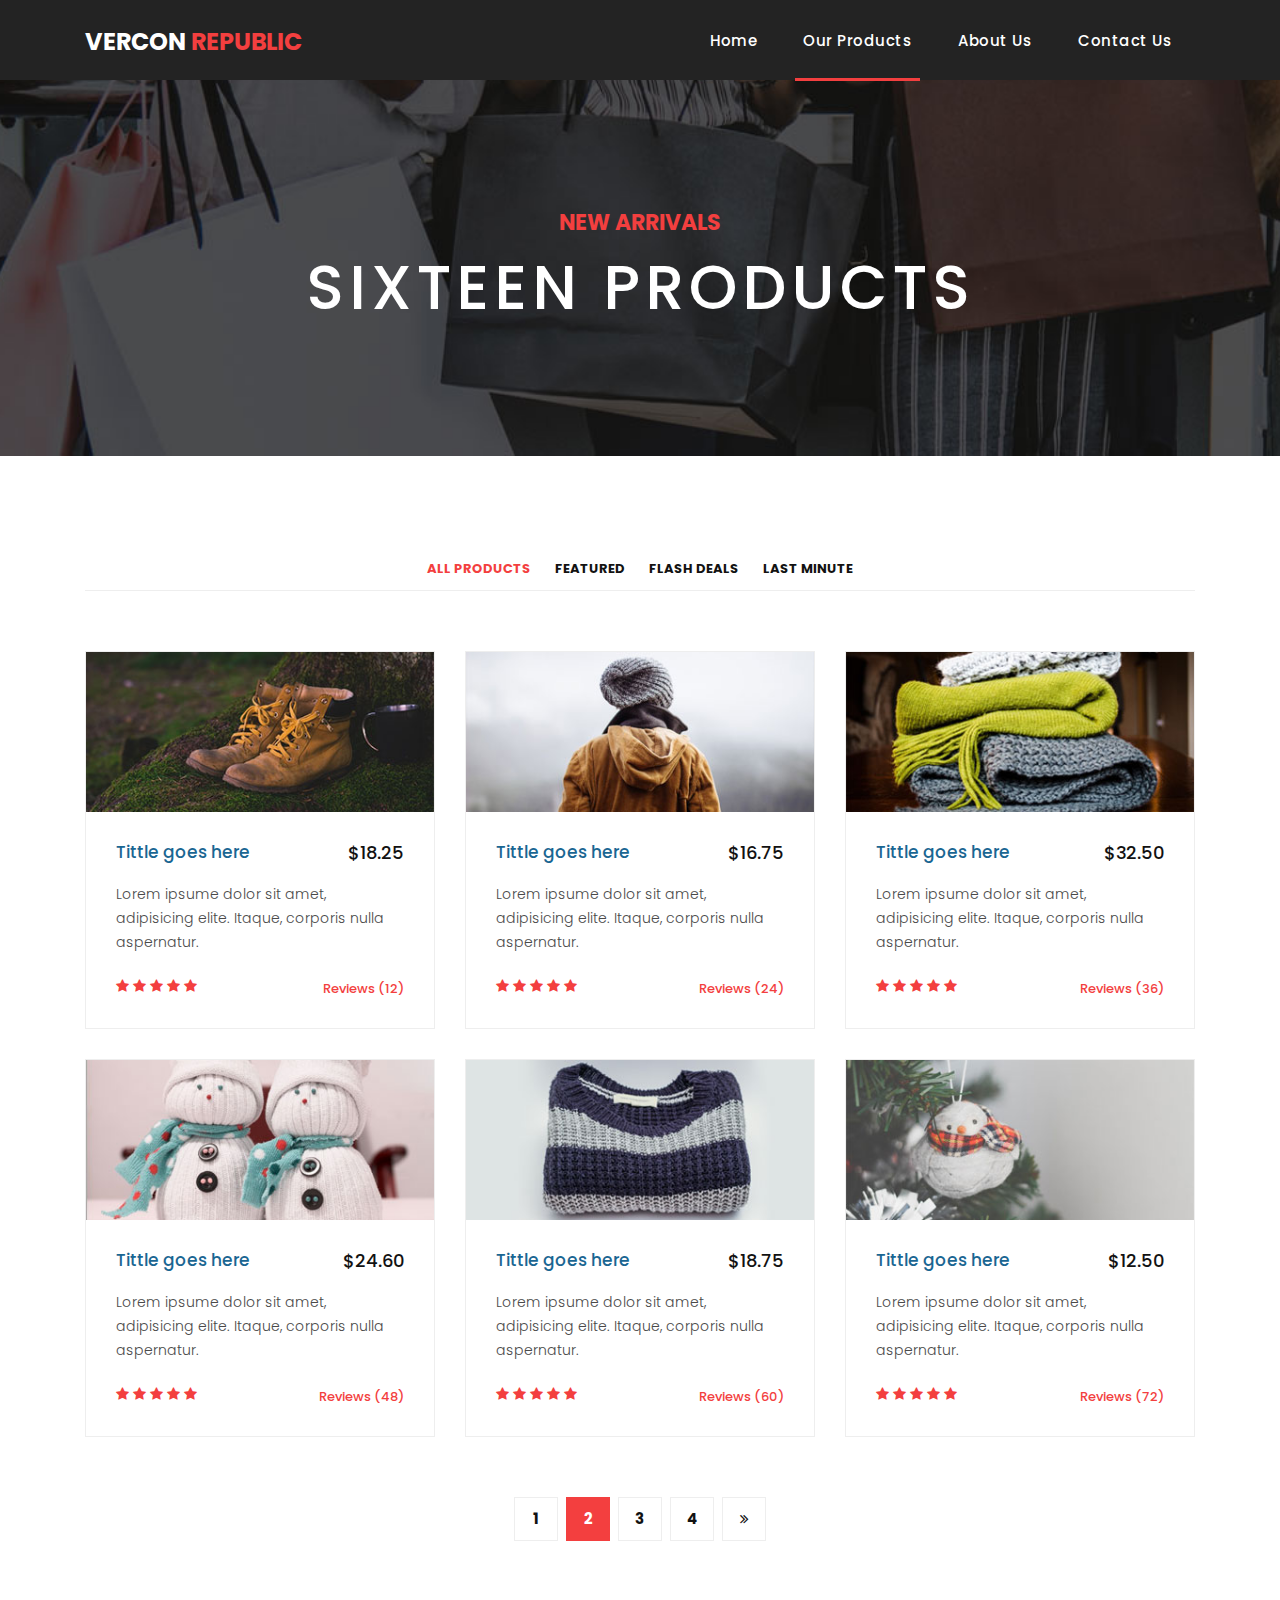
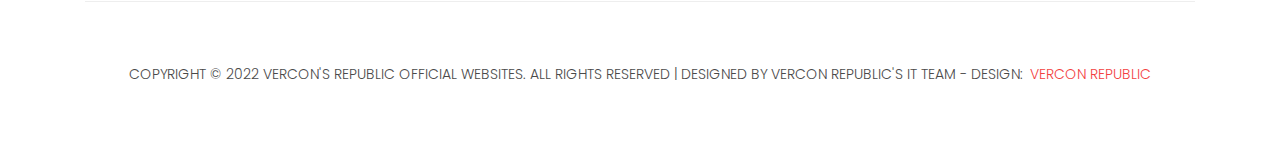
==== products.html @ 5d53e6fd "initial commit" ====
<!DOCTYPE html>
<html lang="en">

  <head>

    <meta charset="utf-8">
    <meta name="viewport" content="width=device-width, initial-scale=1, shrink-to-fit=no">
    <meta name="description" content="">
    <meta name="author" content="">
    <link href="https://fonts.googleapis.com/css?family=Poppins:100,200,300,400,500,600,700,800,900&display=swap" rel="stylesheet">

    <title>Vercon Republic Products</title>

    <!-- Bootstrap core CSS -->
    <link href="vendor/bootstrap/css/bootstrap.min.css" rel="stylesheet">
<!--

TemplateMo 546 Sixteen Clothing

https://templatemo.com/tm-546-sixteen-clothing

-->

    <!-- Additional CSS Files -->
    <link rel="stylesheet" href="assets/css/fontawesome.css">
    <link rel="stylesheet" href="assets/css/templatemo-sixteen.css">
    <link rel="stylesheet" href="assets/css/owl.css">

  </head>

  <body>

    <!-- ***** Preloader Start ***** -->
    <div id="preloader">
        <div class="jumper">
            <div></div>
            <div></div>
            <div></div>
        </div>
    </div>  
    <!-- ***** Preloader End ***** -->

    <!-- Header -->
    <header class="">
      <nav class="navbar navbar-expand-lg">
        <div class="container">
          <a class="navbar-brand" href="index.html"><h2>Vercon <em>Republic</em></h2></a>
          <button class="navbar-toggler" type="button" data-toggle="collapse" data-target="#navbarResponsive" aria-controls="navbarResponsive" aria-expanded="false" aria-label="Toggle navigation">
            <span class="navbar-toggler-icon"></span>
          </button>
          <div class="collapse navbar-collapse" id="navbarResponsive">
            <ul class="navbar-nav ml-auto">
              <li class="nav-item">
                <a class="nav-link" href="index.html">Home
                  <span class="sr-only">(current)</span>
                </a>
              </li> 
              <li class="nav-item active">
                <a class="nav-link" href="products.html">Our Products</a>
              </li>
              <li class="nav-item">
                <a class="nav-link" href="about.html">About Us</a>
              </li>
              <li class="nav-item">
                <a class="nav-link" href="contact.html">Contact Us</a>
              </li>
            </ul>
          </div>
        </div>
      </nav>
    </header>

    <!-- Page Content -->
    <div class="page-heading products-heading header-text">
      <div class="container">
        <div class="row">
          <div class="col-md-12">
            <div class="text-content">
              <h4>new arrivals</h4>
              <h2>sixteen products</h2>
            </div>
          </div>
        </div>
      </div>
    </div>

    
    <div class="products">
      <div class="container">
        <div class="row">
          <div class="col-md-12">
            <div class="filters">
              <ul>
                  <li class="active" data-filter="*">All Products</li>
                  <li data-filter=".des">Featured</li>
                  <li data-filter=".dev">Flash Deals</li>
                  <li data-filter=".gra">Last Minute</li>
              </ul>
            </div>
          </div>
          <div class="col-md-12">
            <div class="filters-content">
                <div class="row grid">
                    <div class="col-lg-4 col-md-4 all des">
                      <div class="product-item">
                        <a href="#"><img src="assets/images/product_01.jpg" alt=""></a>
                        <div class="down-content">
                          <a href="#"><h4>Tittle goes here</h4></a>
                          <h6>$18.25</h6>
                          <p>Lorem ipsume dolor sit amet, adipisicing elite. Itaque, corporis nulla aspernatur.</p>
                          <ul class="stars">
                            <li><i class="fa fa-star"></i></li>
                            <li><i class="fa fa-star"></i></li>
                            <li><i class="fa fa-star"></i></li>
                            <li><i class="fa fa-star"></i></li>
                            <li><i class="fa fa-star"></i></li>
                          </ul>
                          <span>Reviews (12)</span>
                        </div>
                      </div>
                    </div>
                    <div class="col-lg-4 col-md-4 all dev">
                      <div class="product-item">
                        <a href="#"><img src="assets/images/product_02.jpg" alt=""></a>
                        <div class="down-content">
                          <a href="#"><h4>Tittle goes here</h4></a>
                          <h6>$16.75</h6>
                          <p>Lorem ipsume dolor sit amet, adipisicing elite. Itaque, corporis nulla aspernatur.</p>
                          <ul class="stars">
                            <li><i class="fa fa-star"></i></li>
                            <li><i class="fa fa-star"></i></li>
                            <li><i class="fa fa-star"></i></li>
                            <li><i class="fa fa-star"></i></li>
                            <li><i class="fa fa-star"></i></li>
                          </ul>
                          <span>Reviews (24)</span>
                        </div>
                      </div>
                    </div>
                    <div class="col-lg-4 col-md-4 all gra">
                      <div class="product-item">
                        <a href="#"><img src="assets/images/product_03.jpg" alt=""></a>
                        <div class="down-content">
                          <a href="#"><h4>Tittle goes here</h4></a>
                          <h6>$32.50</h6>
                          <p>Lorem ipsume dolor sit amet, adipisicing elite. Itaque, corporis nulla aspernatur.</p>
                          <ul class="stars">
                            <li><i class="fa fa-star"></i></li>
                            <li><i class="fa fa-star"></i></li>
                            <li><i class="fa fa-star"></i></li>
                            <li><i class="fa fa-star"></i></li>
                            <li><i class="fa fa-star"></i></li>
                          </ul>
                          <span>Reviews (36)</span>
                        </div>
                      </div>
                    </div>
                    <div class="col-lg-4 col-md-4 all gra">
                      <div class="product-item">
                        <a href="#"><img src="assets/images/product_04.jpg" alt=""></a>
                        <div class="down-content">
                          <a href="#"><h4>Tittle goes here</h4></a>
                          <h6>$24.60</h6>
                          <p>Lorem ipsume dolor sit amet, adipisicing elite. Itaque, corporis nulla aspernatur.</p>
                          <ul class="stars">
                            <li><i class="fa fa-star"></i></li>
                            <li><i class="fa fa-star"></i></li>
                            <li><i class="fa fa-star"></i></li>
                            <li><i class="fa fa-star"></i></li>
                            <li><i class="fa fa-star"></i></li>
                          </ul>
                          <span>Reviews (48)</span>
                        </div>
                      </div>
                    </div>
                    <div class="col-lg-4 col-md-4 all dev">
                      <div class="product-item">
                        <a href="#"><img src="assets/images/product_05.jpg" alt=""></a>
                        <div class="down-content">
                          <a href="#"><h4>Tittle goes here</h4></a>
                          <h6>$18.75</h6>
                          <p>Lorem ipsume dolor sit amet, adipisicing elite. Itaque, corporis nulla aspernatur.</p>
                          <ul class="stars">
                            <li><i class="fa fa-star"></i></li>
                            <li><i class="fa fa-star"></i></li>
                            <li><i class="fa fa-star"></i></li>
                            <li><i class="fa fa-star"></i></li>
                            <li><i class="fa fa-star"></i></li>
                          </ul>
                          <span>Reviews (60)</span>
                        </div>
                      </div>
                    </div>
                    <div class="col-lg-4 col-md-4 all des">
                      <div class="product-item">
                        <a href="#"><img src="assets/images/product_06.jpg" alt=""></a>
                        <div class="down-content">
                          <a href="#"><h4>Tittle goes here</h4></a>
                          <h6>$12.50</h6>
                          <p>Lorem ipsume dolor sit amet, adipisicing elite. Itaque, corporis nulla aspernatur.</p>
                          <ul class="stars">
                            <li><i class="fa fa-star"></i></li>
                            <li><i class="fa fa-star"></i></li>
                            <li><i class="fa fa-star"></i></li>
                            <li><i class="fa fa-star"></i></li>
                            <li><i class="fa fa-star"></i></li>
                          </ul>
                          <span>Reviews (72)</span>
                        </div>
                      </div>
                    </div>
                </div>
            </div>
          </div>
          <div class="col-md-12">
            <ul class="pages">
              <li><a href="#">1</a></li>
              <li class="active"><a href="#">2</a></li>
              <li><a href="#">3</a></li>
              <li><a href="#">4</a></li>
              <li><a href="#"><i class="fa fa-angle-double-right"></i></a></li>
            </ul>
          </div>
        </div>
      </div>
    </div>

    
    <footer>
      <div class="container">
        <div class="row">
          <div class="col-md-12">
            <div class="inner-content">
              <p>Copyright &copy; 2022 Vercon's Republic Official Websites. All Rights Reserved | Designed by Vercon Republic's IT Team
            
            - Design: <a rel="nofollow noopener" href="https://templatemo.com" target="_blank">Vercon Republic</a></p>
            </div>
          </div>
        </div>
      </div>
    </footer>


    <!-- Bootstrap core JavaScript -->
    <script src="vendor/jquery/jquery.min.js"></script>
    <script src="vendor/bootstrap/js/bootstrap.bundle.min.js"></script>


    <!-- Additional Scripts -->
    <script src="assets/js/custom.js"></script>
    <script src="assets/js/owl.js"></script>
    <script src="assets/js/slick.js"></script>
    <script src="assets/js/isotope.js"></script>
    <script src="assets/js/accordions.js"></script>


    <script language = "text/Javascript"> 
      cleared[0] = cleared[1] = cleared[2] = 0; //set a cleared flag for each field
      function clearField(t){                   //declaring the array outside of the
      if(! cleared[t.id]){                      // function makes it static and global
          cleared[t.id] = 1;  // you could use true and false, but that's more typing
          t.value='';         // with more chance of typos
          t.style.color='#fff';
          }
      }
    </script>


  </body>

</html>
---- assets/css/templatemo-sixteen.css ----
/*

TemplateMo 546 Sixteen Clothing

https://templatemo.com/tm-546-sixteen-clothing

*/
body {
  font-family: 'Poppins', sans-serif;
  overflow-x: hidden;
  text-rendering: optimizeLegibility;
  -webkit-font-smoothing: antialiased;
  -moz-osx-font-smoothing: grayscale;
}
p {
	margin-bottom: 0px;
	font-size: 14px;
	font-weight: 300;
	color: #4a4a4a;
	line-height: 24px;
}
a {
	text-decoration: none!important;
}
ul {
	padding: 0;
	margin: 0;
	list-style: none;
}

h1,h2,h3,h4,h5,h6 {
	margin: 0px;
}

ul.social-icons li {
	display: inline-block;
	margin-right: 3px;
}

ul.social-icons li:last-child {
	margin-right: 0px;
}

ul.social-icons li a {
	width: 50px;
	height: 50px;
	display: inline-block;
	line-height: 50px;
	background-color: #eee;
	color: #121212;
	font-size: 18px;
	text-align: center;
	transition: all .3s;
}

ul.social-icons li a:hover {
	background-color: #f33f3f;
	color: #fff;
}

a.filled-button {
	background-color: #f33f3f;
	color: #fff;
	font-size: 14px;
	text-transform: capitalize;
	font-weight: 300;
	padding: 10px 20px;
	border-radius: 5px;
	display: inline-block;
	transition: all 0.3s;
}

a.filled-button:hover {
	background-color: #121212;
	color: #fff;
}

.section-heading {
	text-align: left;
	margin-bottom: 60px;
	border-bottom: 1px solid #eee;
}

.section-heading h2 {
	font-size: 28px;
	font-weight: 400;
	color: #1e1e1e;
	margin-bottom: 15px;
}

.products-heading {
	background-image: url(../images/products-heading.jpg);
}

.about-heading {
	background-image: url(../images/about-heading.jpg);
}

.contact-heading {
	background-image: url(../images/contact-heading.jpg);
}

.page-heading {
	padding: 210px 0px 130px 0px;
	text-align: center;
	background-position: center center;
	background-repeat: no-repeat;
	background-size: cover;
}

.page-heading .text-content h4 {
	color: #f33f3f;
	font-size: 22px;
	text-transform: uppercase;
	font-weight: 700;
	margin-bottom: 15px;
}

.page-heading .text-content h2 {
	color: #fff;
	font-size: 62px;
	text-transform: uppercase;
	letter-spacing: 5px;
}

#preloader {
  overflow: hidden;
  background: #f33f3f;
  left: 0;
  right: 0;
  top: 0;
  bottom: 0;
  position: fixed;
  z-index: 9999999;
  color: #fff;
}

#preloader .jumper {
  left: 0;
  top: 0;
  right: 0;
  bottom: 0;
  display: block;
  position: absolute;
  margin: auto;
  width: 50px;
  height: 50px;
}

#preloader .jumper > div {
  background-color: #fff;
  width: 10px;
  height: 10px;
  border-radius: 100%;
  -webkit-animation-fill-mode: both;
  animation-fill-mode: both;
  position: absolute;
  opacity: 0;
  width: 50px;
  height: 50px;
  -webkit-animation: jumper 1s 0s linear infinite;
  animation: jumper 1s 0s linear infinite;
}

#preloader .jumper > div:nth-child(2) {
  -webkit-animation-delay: 0.33333s;
  animation-delay: 0.33333s;
}

#preloader .jumper > div:nth-child(3) {
  -webkit-animation-delay: 0.66666s;
  animation-delay: 0.66666s;
}

@-webkit-keyframes jumper {
  0% {
    opacity: 0;
    -webkit-transform: scale(0);
    transform: scale(0);
  }
  5% {
    opacity: 1;
  }
  100% {
    -webkit-transform: scale(1);
    transform: scale(1);
    opacity: 0;
  }
}

@keyframes jumper {
  0% {
    opacity: 0;
    -webkit-transform: scale(0);
    transform: scale(0);
  }
  5% {
    opacity: 1;
  }
  100% {
    opacity: 0;
  }
}


/* Header Style */
header {
	position: absolute;
	z-index: 99999;
	width: 100%;
	height: 80px;
	background-color: #232323;
	-webkit-transition: all 0.3s ease-in-out 0s;
    -moz-transition: all 0.3s ease-in-out 0s;
    -o-transition: all 0.3s ease-in-out 0s;
    transition: all 0.3s ease-in-out 0s;
}
header .navbar {
	padding: 17px 0px;
}
.background-header .navbar {
	padding: 17px 0px;
}
.background-header {
	top: 0;
	position: fixed;
	background-color: #fff!important;
	box-shadow: 0px 1px 10px rgba(0,0,0,0.1);
}
.background-header .navbar-brand h2 {
	color: #121212!important;
}
.background-header .navbar-nav a.nav-link {
	color: #1e1e1e!important;
}
.background-header .navbar-nav .nav-link:hover,
.background-header .navbar-nav .active>.nav-link,
.background-header .navbar-nav .nav-link.active,
.background-header .navbar-nav .nav-link.show,
.background-header .navbar-nav .show>.nav-link {
	color: #f33f3f!important;
}
.navbar .navbar-brand {
	float: 	left;
	margin-top: -12px;
	outline: none;
}
.navbar .navbar-brand h2 {
	color: #fff;
	text-transform: uppercase;
	font-size: 24px;
	font-weight: 700;
	-webkit-transition: all .3s ease 0s;
    -moz-transition: all .3s ease 0s;
    -o-transition: all .3s ease 0s;
    transition: all .3s ease 0s;
}
.navbar .navbar-brand h2 em {
	font-style: normal;
	color: #f33f3f;
}
#navbarResponsive {
	z-index: 999;
}
.navbar-collapse {
	text-align: center;
}
.navbar .navbar-nav .nav-item {
	margin: 0px 15px;
}
.navbar .navbar-nav a.nav-link {
	text-transform: capitalize;
	font-size: 15px;
	font-weight: 500;
	letter-spacing: 0.5px;
	color: #fff;
	transition: all 0.5s;
	margin-top: 5px;
}
.navbar .navbar-nav .nav-link:hover,
.navbar .navbar-nav .active>.nav-link,
.navbar .navbar-nav .nav-link.active,
.navbar .navbar-nav .nav-link.show,
.navbar .navbar-nav .show>.nav-link {
	color: #fff;
	padding-bottom: 25px;
	border-bottom: 3px solid #f33f3f;
}
.navbar .navbar-toggler-icon {
	background-image: none;
}
.navbar .navbar-toggler {
	border-color: #fff;
	background-color: #fff;	
	height: 36px;
	outline: none;
	border-radius: 0px;
	position: absolute;
	right: 30px;
	top: 20px;
}
.navbar .navbar-toggler-icon:after {
	content: '\f0c9';
	color: #f33f3f;
	font-size: 18px;
	line-height: 26px;
	font-family: 'FontAwesome';
}



/* Banner Style */
.banner {
	position: relative;
	text-align: center;
	padding-top: 80px;
}

.banner-item-01 {
	padding: 300px 0px;
	background-image: url(../images/slide_01.jpg);
	background-size: cover;
	background-repeat: no-repeat;
	background-position: center center;
}

.banner-item-02 {
	padding: 300px 0px;
	background-image: url(../images/slide_02.jpg);
	background-size: cover;
	background-repeat: no-repeat;
	background-position: center center;
}

.banner-item-03 {
	padding: 300px 0px;
	background-image: url(../images/slide_03.jpg);
	background-size: cover;
	background-repeat: no-repeat;
	background-position: center center;
}

.banner .banner-item {
	max-height: 600px;
}

.banner .text-content {
	position: absolute;
	top: 50%;
	transform: translateY(-50%);
	text-align: center;
	width: 100%;
}

.banner .text-content h4 {
	color: #f33f3f;
	font-size: 22px;
	text-transform: uppercase;
	font-weight: 700;
	margin-bottom: 15px;
}

.banner .text-content h2 {
	color: #fff;
	font-size: 62px;
	text-transform: uppercase;
	letter-spacing: 5px;
}

.owl-banner .owl-dots .owl-dot {
  border-radius: 3px;
}
.owl-banner .owl-dots {
    display: -webkit-box;
    display: -webkit-flex;
    display: -ms-flexbox;
    display: flex;
    -ms-flex-pack: center;
    -webkit-justify-content: center;
    justify-content: center;
    position: absolute;
    left: 50%;
    transform: translateX(-50%);
    bottom: 30px;
}
.owl-banner .owl-dots .owl-dot {
    width: 10px;
    height: 10px;
    border-radius: 50%;
    margin: 0 10px;
    background-color: #fff;
    opacity: 0.5;
}
.owl-banner .owl-dots .owl-dot:focus {
    outline: none
}
.owl-banner .owl-dots .owl-dot.active {
    background-color: #fff;
    opacity: 1;
}



/* Latest Produtcs */

.latest-products {
	margin-top: 100px;
}

.latest-products .section-heading a {
	float: right;
	margin-top: -35px;
	text-transform: uppercase;
	font-size: 13px;
	font-weight: 700;
	color: #f33f3f;
}

.product-item {
	border: 1px solid #eee;
	margin-bottom: 30px;
}

.product-item .down-content {
	padding: 30px;
	position: relative;
}

.product-item img {
	width: 100%;
	overflow: hidden;
}

.product-item .down-content h4 {
	font-size: 17px;
	color: #1a6692;
	margin-bottom: 20px;
}

.product-item .down-content h6 {
	position: absolute;
	top: 30px;
	right: 30px;
	font-size: 18px;
	color: #121212;
}

.product-item .down-content p {
	margin-bottom: 20px;
}

.product-item .down-content ul li {
	display: inline-block;
}

.product-item .down-content ul li i {
	color: #f33f3f;
	font-size: 14px;
}

.product-item .down-content span {
	position: absolute;
	right: 30px;
	bottom: 30px;
	font-size: 13px;
	color: #f33f3f;
	font-weight: 500;
}




/* Best Features */

.about-features {
	margin-top: 100px!important;
}

.about-features p {
	border-bottom: 1px solid #eee;
	padding-bottom: 20px;
}

.about-features .container .row {
	padding-bottom: 0px!important;
	border-bottom: none!important;
}

.best-features {
	margin-top: 50px;
}

.best-features .container .row {
	border-bottom: 1px solid #eee;
	padding-bottom: 60px;
}

.best-features img {
	width: 100%;
	overflow: hidden;
}

.best-features h4 {
	font-size: 17px;
	color: #1a6692;
	margin-bottom: 20px;
}

.best-features ul.featured-list li {
	display: block;
	margin-bottom: 10px;
}

.best-features p {
	margin-bottom: 25px;
}

.best-features ul.featured-list li a {
	font-size: 14px;
	color: #4a4a4a;
	font-weight: 300;
	transition: all .3s;
	position: relative;
	padding-left: 13px;
}

.best-features ul.featured-list li a:before {
	content: '';
	width: 5px;
	height: 5px;
	display: inline-block;
	background-color: #4a4a4a;
	position: absolute;
	left: 0;
	transition: all .3s;
	top: 8px;
}

.best-features ul.featured-list li a:hover {
	color: #f33f3f;
}

.best-features ul.featured-list li a:hover::before {
	background-color: #f33f3f;
}

.best-features .filled-button {
	margin-top: 20px;
}





/* Call To Action */

.call-to-action .inner-content {
	margin-top: 60px;
	padding: 30px;
	background-color: #f7f7f7;
	border-radius: 5px;
}

.call-to-action .inner-content h4 {
	font-size: 17px;
	color: #1a6692;
	margin-bottom: 15px;
}

.call-to-action .inner-content em {
	font-style: normal;
	font-weight: 700;
}

.call-to-action .inner-content .col-md-4 {
	text-align: right;
}

.call-to-action .inner-content .filled-button {
	margin-top: 12px;
}




/* Footer */

footer {
	text-align: center;
}

footer .inner-content {
	border-top: 1px solid #eee;
	margin-top: 60px;
	padding: 60px 0px;
}

footer .inner-content p {
	text-transform: uppercase;
}

footer .inner-content p a {
	color: #f33f3f;
	margin-left: 3px;
}




/* Product Page */

.products {
	margin-top: 100px;
}

.products .filters {
	text-align: center;
	border-bottom: 1px solid #eee;
	padding-bottom: 10px;
	margin-bottom: 60px;
}

.products .filters li {
	text-transform: uppercase;
	font-size: 13px;
	font-weight: 700;
	color: #121212;
	display: inline-block;
	margin: 0px 10px;
	transition: all .3s;
	cursor: pointer;
}

.products .filters ul li.active,
.products .filters ul li:hover {
  color: #f33f3f;
}

.products ul.pages {
	margin-top: 30px;
	text-align: center;
}

.products ul.pages li {
	display: inline-block;
	margin: 0px 2px;
}

.products ul.pages li a {
	width: 44px;
	height: 44px;
	display: inline-block;
	line-height: 42px;
	border: 1px solid #eee;
	font-size: 15px;
	font-weight: 700;
	color: #121212;
	transition: all .3s;
}

.products ul.pages li a:hover,
.products ul.pages li.active a {
	background-color: #f33f3f;
	border-color: #f33f3f;
	color: #fff;
}



/* Team Members */

.team-members {
	margin-top: 100px;
}

.team-member {
	border: 1px solid #eee;
	margin-bottom: 30px;
}

.team-member img {
	width: 100%;
	overflow: hidden;
}

.team-member .down-content {
	padding: 30px;
	text-align: center;
}

.team-member .thumb-container {
	position: relative;
}

.team-member .thumb-container .hover-effect {
	position: absolute;
	background-color: rgba(243,63,63,0.9);
	top: 0;
	left: 0;
	width: 100%;
	height: 100%;
	opacity: 0;
	visibility: hidden;
	transition: all .5s;
}

.team-member .thumb-container .hover-effect .hover-content {
	position: absolute;
	display: inline-block;
	width: 100%;
	text-align: center;
	top: 50%;
	transform: translateY(-50%);
}

.team-member .thumb-container .hover-effect .hover-content ul.social-icons li a:hover {
	background-color: #fff;
	color: #f33f3f;
}

.team-member:hover .hover-effect {
	visibility: visible;
	opacity: 1;
}

.team-member .down-content h4 {
	font-size: 17px;
	color: #1a6692;
	margin-bottom: 8px;
}

.team-member .down-content span {
	display: block;
	font-size: 13px;
	color: #f33f3f;
	font-weight: 500;
	margin-bottom: 20px;
}




/* Services */

.services {
	background-image: url(../images/services-bg.jpg);
	background-position: center center;
	background-repeat: no-repeat;
	background-size: cover;
	background-attachment: fixed;
	padding: 100px 0px;
}

.services .service-item {
	text-align: center;
}

.services .service-item .icon {
	background-color: #f7f7f7;
	padding: 40px;
}

.services .service-item .icon i {
	width: 100px;
	height: 100px;
	display: inline-block;
	text-align: center;
	line-height: 100px;
	background-color: #f33f3f;
	color: #fff;
	font-size: 32px;
}

.services .service-item .down-content {
	background-color: #fff;
	padding: 40px 30px;
}

.services .service-item .down-content h4 {
	font-size: 17px;
	color: #1a6692;
	margin-bottom: 20px;
}

.services .service-item .down-content p {
	margin-bottom: 25px;
}




/* Clients */

.happy-clients {
	margin-top: 100px;
	margin-bottom: 40px;
}

.happy-clients .client-item img {
	max-width: 100%;
	overflow: hidden;
	transition: all .3s;
	cursor: pointer;
}

.happy-clients .client-item img:hover {
	opacity: 0.8;
}




/* Find Us */

.find-us {
	margin-top: 100px;
}

.find-us p {
	border-bottom: 1px solid #eee;
	padding-bottom: 30px;
	margin-bottom: 30px;
}

.find-us h4 {
	font-size: 17px;
	color: #1a6692;
	margin-bottom: 20px;
}

.find-us .left-content {
	margin-left: 30px;
}



/* Send Message */

.send-message {
	margin-top: 100px;
}

.contact-form input {
	font-size: 14px;
	width: 100%;
	height: 44px;
	display: inline-block;
	line-height: 42px;
	border: 1px solid #eee;
	border-radius: 0px;
	margin-bottom: 30px;
}

.contact-form input:focus {
	box-shadow: none;
	border: 1px solid #eee;
}

.contact-form textarea {
	font-size: 14px;
	width: 100%;
	min-width: 100%;
	min-height: 120px;
	height: 120px;
	max-height: 180px;
	border: 1px solid #eee;
	border-radius: 0px;
	margin-bottom: 30px;
}

.contact-form textarea:focus {
	box-shadow: none;
	border: 1px solid #eee;
}

.contact-form button.filled-button {
	background-color: #f33f3f;
	color: #fff;
	font-size: 14px;
	text-transform: capitalize;
	font-weight: 300;
	padding: 10px 20px;
	border-radius: 5px;
	display: inline-block;
	transition: all 0.3s;
	border: none;
	outline: none;
	cursor: pointer;
}

.contact-form button.filled-button:hover {
	background-color: #121212;
	color: #fff;
}

.accordion {
	margin-left: 30px;
}

.accordion a {
	cursor: pointer;
	font-size: 17px;
	color: #1a6692!important;
	margin-bottom: 20px;
	transition: all .3s;
}

.accordion a:hover {
	color: #f33f3f!important;
}

.accordion a.active {
  color: #f33f3f!important;
}

.accordion li .content {
  display: none;
  margin-top: 10px;
}

.accordion li:first-child {
	border-top: 1px solid #eee;
}

.accordion li {
	border-bottom: 1px solid #eee;
	padding: 15px 0px;
}

/* Responsive Style */
@media (max-width: 768px) {
	.banner .text-content {
		width: 90%;
		margin-left: 5%;
	}
	.banner .text-content h4 {
		font-size: 22px;
	}

	.banner .text-content h2 {
		font-size: 36px;
		letter-spacing: 0.5px;
	}
	.banner-item-01,
	.banner-item-02,
	.banner-item-03 {
		padding: 180px 0px;
	}
	.page-heading .text-content h4 {
		font-size: 22px;
	}

	.page-heading .text-content h2 {
		font-size: 36px;
		letter-spacing: 0.5px;
	}
	.latest-products .section-heading a {
		float: none;
		margin-top: 0px;
		display: block;
		margin-bottom: 20px;
	}
	.product-item .down-content h4 {
		margin-bottom: 20px!important;
	}
	.product-item .down-content h6 {
		position: absolute!important;
		top: 30px!important;
		right: 30px!important;
	}
	.product-item .down-content span {
		position: absolute!important;
		right: 30px!important;
		bottom: 30px!important;
	}
	.best-features .left-content {
		margin-bottom: 30px;
	}
	.call-to-action .inner-content {
		text-align: center;
	}
	.call-to-action .inner-content .filled-button {
		text-align: center;
		width: 100%;
		margin-top: 20px;
	}
	.about-features img {
		margin-bottom: 30px;
	}
	.service-item {
		margin-bottom: 30px;
	}
	.find-us #map {
		margin-bottom: 30px;
	}
	.find-us .left-content {
		margin-left: 0px;
	}
	.send-message .accordion {
		margin-top: 30px;
		margin-left: 0px;
	}
}

@media (max-width: 992px) {
	.navbar .navbar-brand {
		position: absolute;
		left: 30px;
		top: 32px;
	}
	.navbar .navbar-brand {
		width: auto;
	}
	.navbar:after {
		display: none;
	}
	#navbarResponsive {
	    z-index: 99999;
	    position: absolute;
	    top: 80px;
	    left: 0;
	    width: 100%;
	    text-align: center;
	    background-color: #fff;
	    box-shadow: 0px 10px 10px rgba(0,0,0,0.1);
	}
	.navbar .navbar-nav .nav-item {
		border-bottom: 1px solid #eee;
	}
	.navbar .navbar-nav .nav-item:last-child {
		border-bottom: none;
	}
	.navbar .navbar-nav a.nav-link {
		padding: 15px 0px;
		color: #1e1e1e!important;
	}
	.navbar .navbar-nav .nav-link:hover,
	.navbar .navbar-nav .active>.nav-link,
	.navbar .navbar-nav .nav-link.active,
	.navbar .navbar-nav .nav-link.show,
	.navbar .navbar-nav .show>.nav-link {
		color: #f33f3f!important;
		border-bottom: none!important;
		padding-bottom: 15px;
	}
	.product-item .down-content h4 {
		margin-bottom: 10px;
	}
	.product-item .down-content h6 {
		position: relative;
		top: 0;
		right: 0;
		margin-bottom: 20px;
	}
	.product-item .down-content span {
		position: relative;
		right: 0;
		bottom: 0;
	}
}
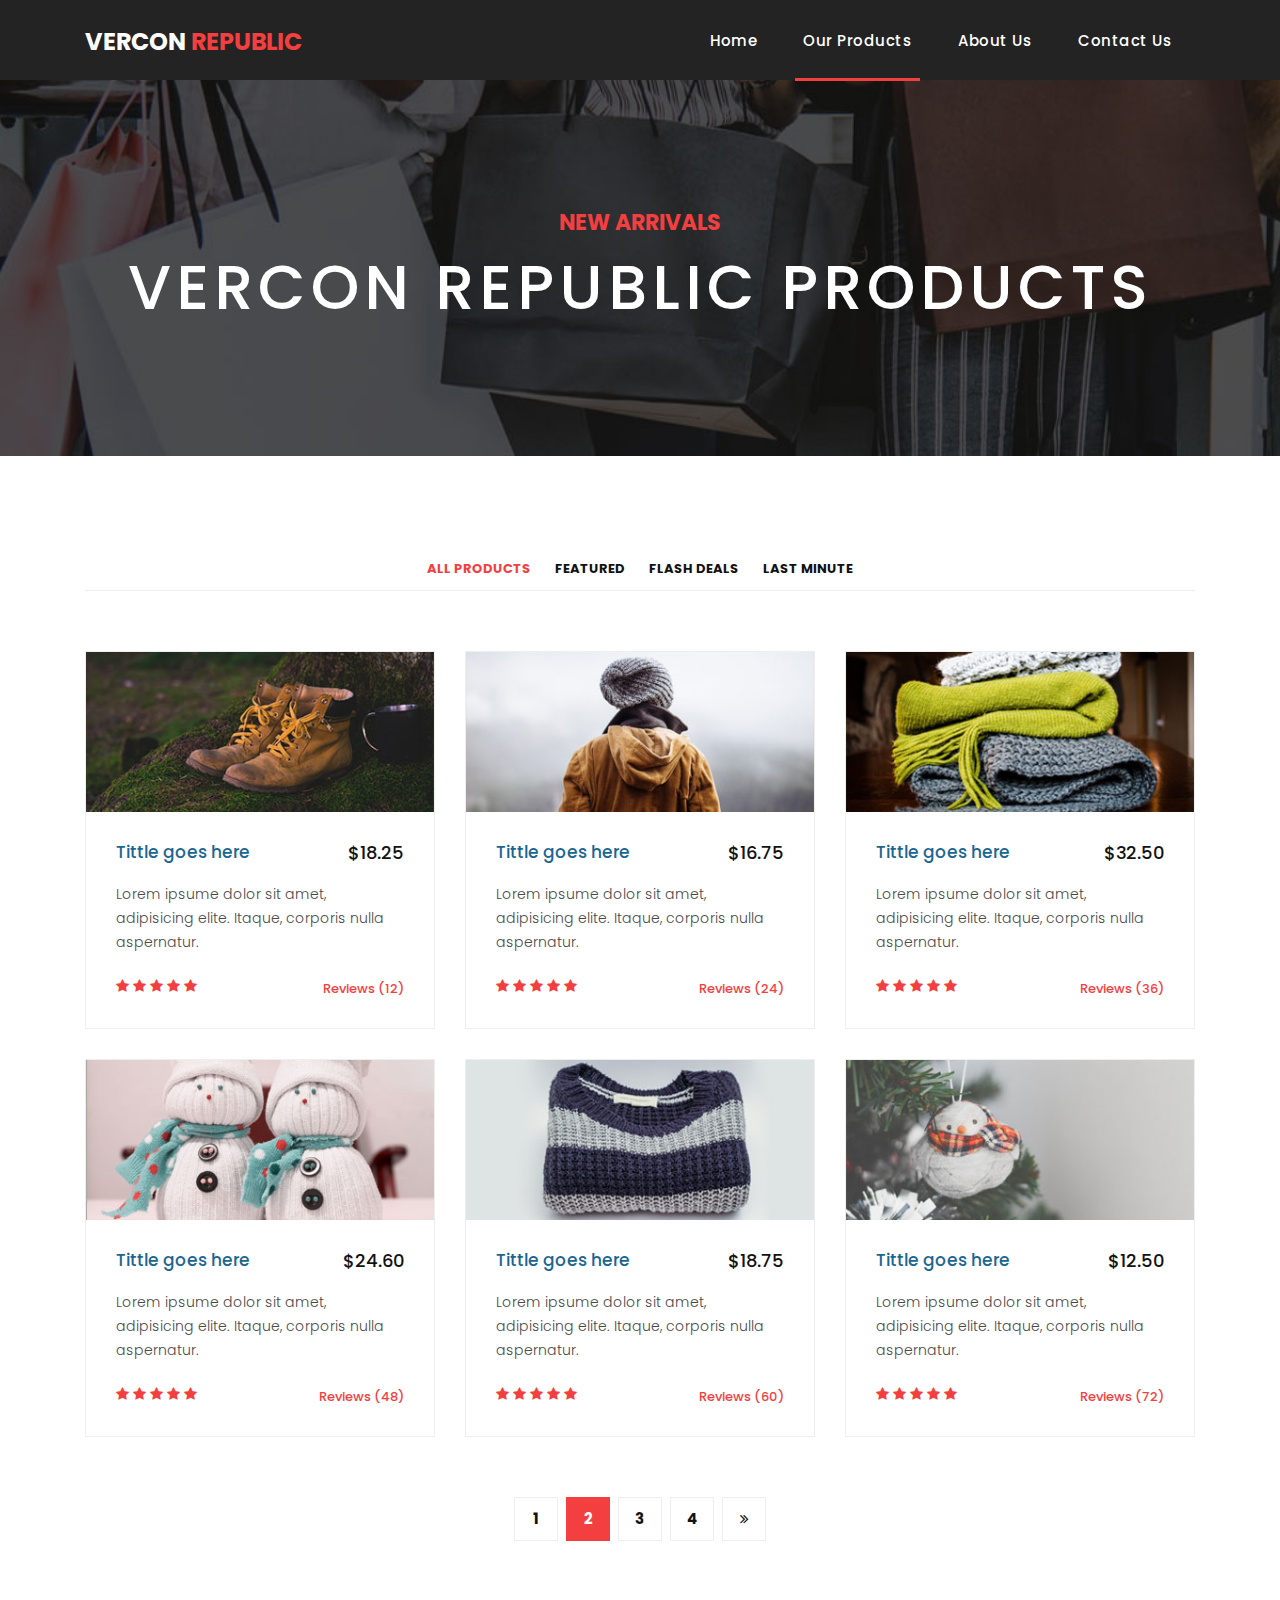
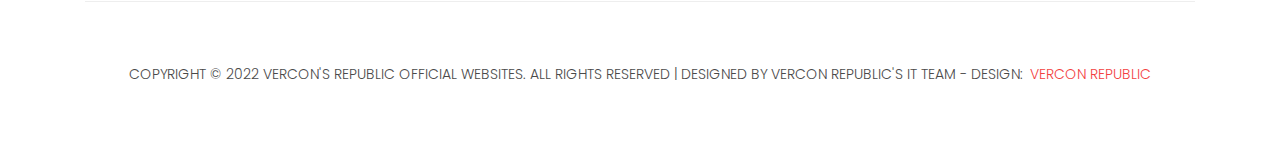
==== commit 8a28a916: "Update products.html" ====
--- a/products.html
+++ b/products.html
@@ -77,7 +77,7 @@
           <div class="col-md-12">
             <div class="text-content">
               <h4>new arrivals</h4>
-              <h2>sixteen products</h2>
+              <h2>Vercon Republic products</h2>
             </div>
           </div>
         </div>
